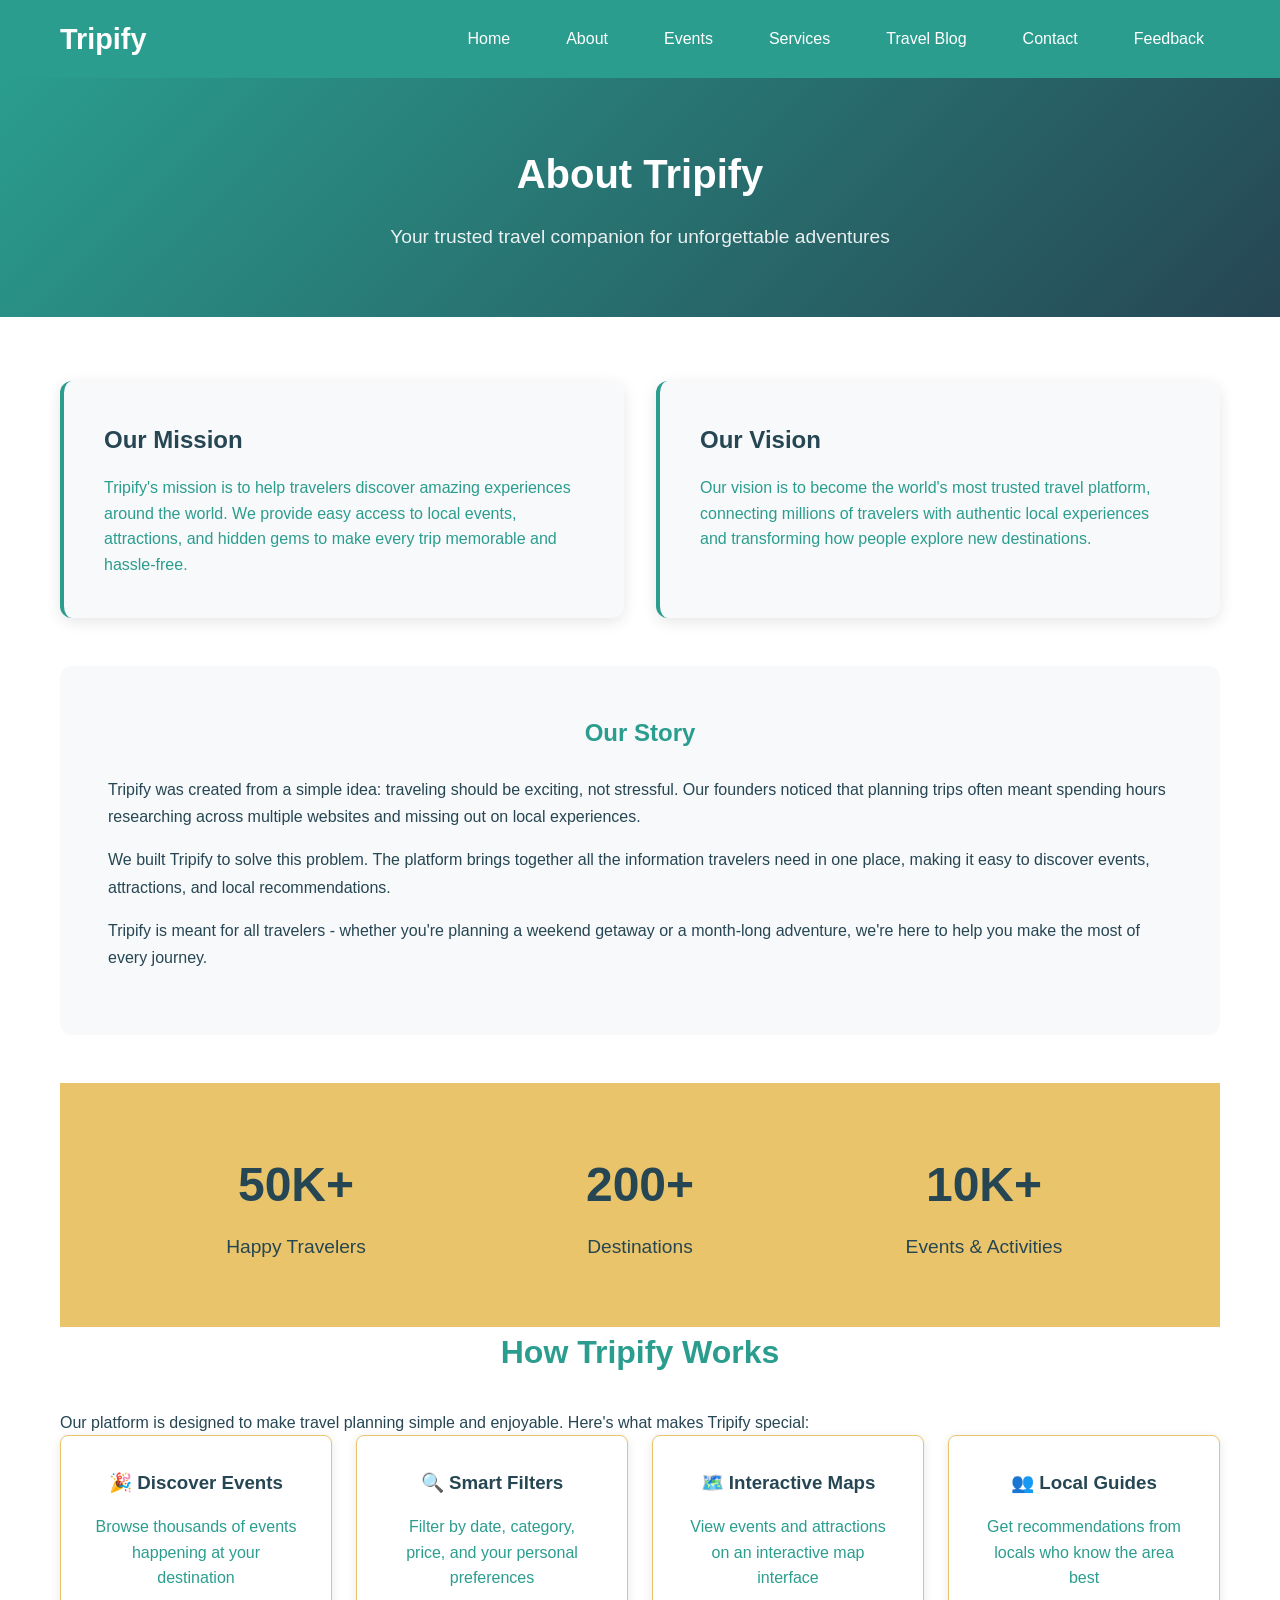
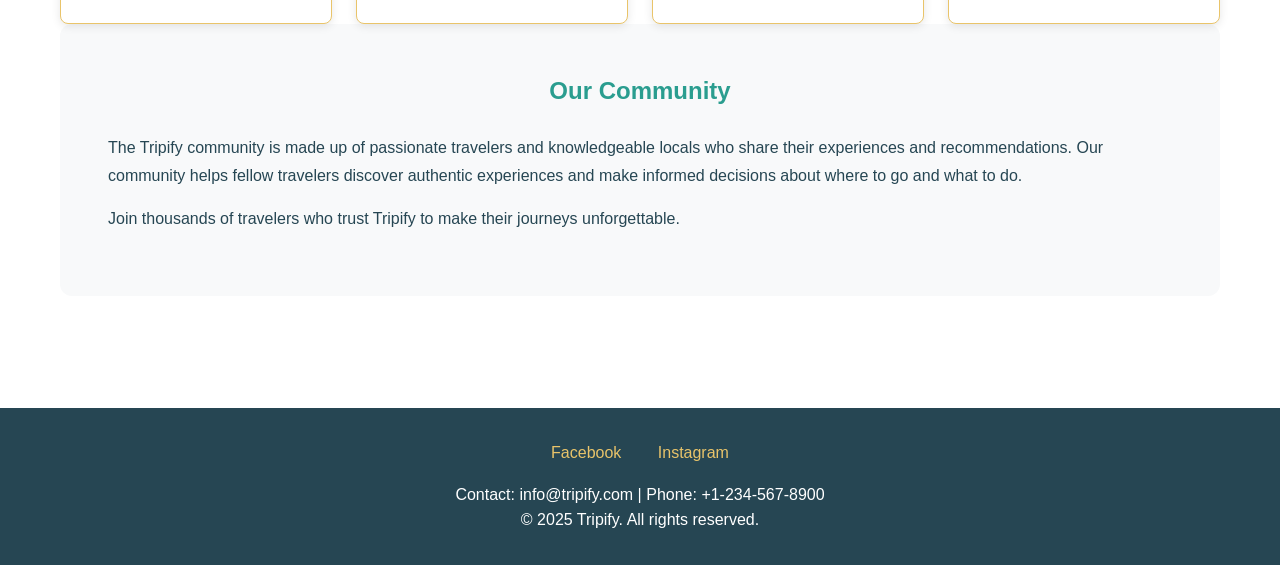
==== about.html @ ae01d20e "Tripify website: HTML, CSS, JavaScript files" ====
<!DOCTYPE html>
<html lang="en">
<head>
    <meta charset="UTF-8">
    <meta name="viewport" content="width=device-width, initial-scale=1.0">
    <title>About Tripify - Our Story & Mission</title>
    <link rel="stylesheet" href="styles.css">
</head>

<body>
    <header>
        <nav class="Navbar">
            <div class="nav-cont">
                <div class="nav-logo">
                    <h2>Tripify</h2>
                </div>
                <div class="nav-menu">
                    <a href="index.html" class="nav-link">Home</a>
                    <a href="about.html" class="nav-link">About</a>
                    <a href="products.html" class="nav-link">Events</a>
                    <a href="services.html" class="nav-link">Services</a>
                    <a href="blog.html" class="nav-link">Travel Blog</a>
                    <a href="contact.html" class="nav-link">Contact</a>
                    <a href="feedback.html" class="nav-link">Feedback</a>
                </div>
            </div>
        </nav>
    </header>

    <!-- About Hero Section -->
    <section class="page-hero">
        <div class="page-hero-content">
            <h1>About Tripify</h1>
            <p>Your trusted travel companion for unforgettable adventures</p>
        </div>
    </section>

    <!-- Mission & Vision -->
    <section class="about-content">
        <div class="about-container">
            <div class="about-grid">
                <div class="about-card">
                    <h2>Our Mission</h2>
                    <p>Tripify's mission is to help travelers discover amazing experiences around the world. We provide easy access to local events, attractions, and hidden gems to make every trip memorable and hassle-free.</p>
                </div>
                
                <div class="about-card">
                    <h2>Our Vision</h2>
                    <p>Our vision is to become the world's most trusted travel platform, connecting millions of travelers with authentic local experiences and transforming how people explore new destinations.</p>
                </div>
            </div>

            <!-- Our Story -->
            <div class="story-section">
                <h2>Our Story</h2>
                <p>Tripify was created from a simple idea: traveling should be exciting, not stressful. Our founders noticed that planning trips often meant spending hours researching across multiple websites and missing out on local experiences.</p>
                <p>We built Tripify to solve this problem. The platform brings together all the information travelers need in one place, making it easy to discover events, attractions, and local recommendations.</p>
                <p>Tripify is meant for all travelers - whether you're planning a weekend getaway or a month-long adventure, we're here to help you make the most of every journey.</p>
            </div>

            <!-- Stats Section -->
            <div class="stats-section">
                <div class="stats-grid">
                    <div class="stat-box">
                        <h3>50K+</h3>
                        <p>Happy Travelers</p>
                    </div>
                    <div class="stat-box">
                        <h3>200+</h3>
                        <p>Destinations</p>
                    </div>
                    <div class="stat-box">
                        <h3>10K+</h3>
                        <p>Events & Activities</p>
                    </div>
                </div>
            </div>

            <!-- Features -->
            <div class="features-section">
                <h2>How Tripify Works</h2>
                <p class="section-text">Our platform is designed to make travel planning simple and enjoyable. Here's what makes Tripify special:</p>
                <div class="features-grid">
                    <div class="feature-item">
                        <h3>🎉 Discover Events</h3>
                        <p>Browse thousands of events happening at your destination</p>
                    </div>
                    <div class="feature-item">
                        <h3>🔍 Smart Filters</h3>
                        <p>Filter by date, category, price, and your personal preferences</p>
                    </div>
                    <div class="feature-item">
                        <h3>🗺️ Interactive Maps</h3>
                        <p>View events and attractions on an interactive map interface</p>
                    </div>
                    <div class="feature-item">
                        <h3>👥 Local Guides</h3>
                        <p>Get recommendations from locals who know the area best</p>
                    </div>
                </div>
            </div>

            <!-- Community Section -->
            <div class="story-section">
                <h2>Our Community</h2>
                <p>The Tripify community is made up of passionate travelers and knowledgeable locals who share their experiences and recommendations. Our community helps fellow travelers discover authentic experiences and make informed decisions about where to go and what to do.</p>
                <p>Join thousands of travelers who trust Tripify to make their journeys unforgettable.</p>
            </div>
        </div>
    </section>

    <footer class="footer">
        <div class="footer-container">
            <div class="social-links">
                <a href="https://www.facebook.com/profile.php?id=61583804927077" target="_blank">Facebook</a>
                <a href="https://www.instagram.com/tripify05?igsh=MTJ5YnJuNHdxeTVwbw==" target="_blank">Instagram</a>
            </div>
            <p>Contact: info@tripify.com | Phone: +1-234-567-8900</p>
            <p>&copy; 2025 Tripify. All rights reserved.</p>
        </div>
    </footer>

    <script src="script.js"></script>
</body>
</html>
---- styles.css ----
/* ===== TRIPFI OFFICIAL STYLES ===== */
* {
    margin: 0;
    padding: 0;
    box-sizing: border-box;
}

body {
    font-family: Arial, sans-serif;
    line-height: 1.6;
    color: #264653;
    background-color: #F8F9FA;
}

/* ===== NAVIGATION BAR ===== */
.Navbar {
    background-color: #2A9D8F;
    padding: 1rem 0;
    box-shadow: 0 2px 10px rgba(0,0,0,0.1);
}

.nav-cont {
    display: flex;
    justify-content: space-between;
    align-items: center;
    max-width: 1200px;
    margin: 0 auto;
    padding: 0 20px;
}

.nav-logo h2 {
    color: white;
    font-size: 1.8rem;
    font-weight: bold;
}

.nav-menu {
    display: flex;
    gap: 1.5rem;
}

.nav-link {
    color: white;
    text-decoration: none;
    padding: 0.5rem 1rem;
    border-radius: 4px;
    transition: all 0.3s ease;
}

.nav-link:hover {
    background-color: #E9C46A;
    color: #264653;
}

/* ===== HERO SECTION WITH BACKGROUND IMAGE ===== */
.Hero {
    background: linear-gradient(rgba(0, 0, 0, 0.5), rgba(0, 0, 0, 0.5)), 
                url('background.jpg') center/cover no-repeat;
    color: white;
    padding: 5rem 0;
    text-align: center;
    position: relative;
    min-height: 70vh;
    display: flex;
    align-items: center;
    justify-content: center;
}

.hero-content {
    position: relative;
    z-index: 2;
    max-width: 800px;
    padding: 0 20px;
}

.hero-content h1 {
    font-size: 3rem;
    margin-bottom: 1.5rem;
    font-weight: bold;
    text-shadow: 2px 2px 4px rgba(0, 0, 0, 0.7);
}

.hero-content p {
    font-size: 1.2rem;
    margin-bottom: 2rem;
    opacity: 0.9;
    text-shadow: 1px 1px 2px rgba(0, 0, 0, 0.7);
}

/* ===== SEARCH BAR ===== */
.search-bar {
    display: flex;
    justify-content: center;
    margin: 2rem 0;
    max-width: 600px;
    margin-left: auto;
    margin-right: auto;
}

.search-bar input {
    padding: 12px 15px;
    font-size: 1rem;
    border: 2px solid #E9C46A;
    border-radius: 8px 0 0 8px;
    width: 70%;
    outline: none;
}

.search-bar button {
    padding: 12px 25px;
    background-color: #E9C46A;
    color: #264653;
    border: none;
    border-radius: 0 8px 8px 0;
    cursor: pointer;
    font-weight: bold;
    transition: background-color 0.3s ease;
}

.search-bar button:hover {
    background-color: #f4a261;
}

#searchMessage {
    text-align: center;
    margin-top: 1rem;
    color: #2A9D8F;
    font-weight: bold;
}

/* ===== SLIDER STYLES ===== */
.slider-section {
    padding: 3rem 0;
    background-color: #FFFFFF;
}

.slider-container {
    max-width: 1200px;
    margin: 0 auto;
    padding: 0 20px;
    position: relative;
}

.slider-container h2 {
    text-align: center;
    color: #2A9D8F;
    margin-bottom: 2rem;
    font-size: 2.5rem;
}

.slider {
    position: relative;
    height: 500px;
    overflow: hidden;
    border-radius: 15px;
    box-shadow: 0 8px 25px rgba(0,0,0,0.15);
}

.slide {
    position: absolute;
    top: 0;
    left: 0;
    width: 100%;
    height: 100%;
    display: none;
}

.slide.active {
    display: block;
}

.slide img {
    width: 100%;
    height: 100%;
    object-fit: cover;
    display: block;
}

.slide-text {
    position: absolute;
    bottom: 0;
    left: 0;
    right: 0;
    background: linear-gradient(transparent, rgba(0,0,0,0.7));
    color: white;
    padding: 2rem;
    font-size: 1.5rem;
    font-weight: bold;
}

.slider-btn {
    position: absolute;
    top: 50%;
    transform: translateY(-50%);
    background-color: rgba(255,255,255,0.9);
    border: none;
    padding: 15px 20px;
    font-size: 1.5rem;
    cursor: pointer;
    border-radius: 50%;
    transition: all 0.3s ease;
    z-index: 100;
    color: #264653;
    font-weight: bold;
}

.slider-btn:hover {
    background-color: white;
    transform: translateY(-50%) scale(1.1);
    box-shadow: 0 4px 12px rgba(0,0,0,0.3);
}

.prev {
    left: 20px;
}

.next {
    right: 20px;
}

.slider-dots {
    text-align: center;
    margin-top: 1.5rem;
    z-index: 10;
    position: relative;
}

.dot {
    display: inline-block;
    width: 14px;
    height: 14px;
    margin: 0 8px;
    background-color: #bbb;
    border-radius: 50%;
    cursor: pointer;
    transition: all 0.3s ease;
    border: 2px solid transparent;
}

.dot.active {
    background-color: #2A9D8F;
    transform: scale(1.2);
}

.dot:hover {
    background-color: #E9C46A;
    border-color: #264653;
}
/* ===== FEATURED EVENTS SECTION ===== */
.featured-section {
    padding: 4rem 0;
    background-color: #FFFFFF;
}

.featured-container {
    max-width: 1200px;
    margin: 0 auto;
    padding: 0 20px;
}

.featured-section h2 {
    text-align: center;
    color: #2A9D8F;
    margin-bottom: 3rem;
    font-size: 2.5rem;
    font-weight: bold;
}

.Featured-events {
    display: grid;
    grid-template-columns: repeat(auto-fit, minmax(350px, 1fr));
    gap: 2rem;
}

.Featured-event-card {
    background-color: #F8F9FA;
    border: 3px solid #E9C46A;
    border-radius: 12px;
    padding: 0;
    text-align: left;
    transition: all 0.3s ease;
    box-shadow: 0 4px 15px rgba(0,0,0,0.1);
    overflow: hidden;
}

.Featured-event-card img {
    width: 100%;
    height: 200px;
    object-fit: cover;
}

.Featured-event-card h3 {
    color: #264653;
    margin: 1.5rem 1.5rem 0.5rem;
    font-size: 1.3rem;
}

.Featured-event-card p {
    color: #264653;
    margin: 0.5rem 1.5rem;
    font-size: 1rem;
    line-height: 1.5;
}

.event-price {
    display: block;
    margin: 1rem 1.5rem 1.5rem;
    color: #2A9D8F;
    font-size: 1.2rem;
    font-weight: bold;
}

.Featured-event-card:hover {
    transform: translateY(-8px);
    box-shadow: 0 12px 30px rgba(0,0,0,0.15);
    border-color: #2A9D8F;
}

/* ===== ADDITIONAL INFO SECTIONS ===== */
.Additional-info-sections {
    padding: 4rem 0;
    background-color: #F8F9FA;
    border-top: 3px solid #E9C46A;
    border-bottom: 3px solid #E9C46A;
}

.Additional-container {
    max-width: 1200px;
    margin: 0 auto;
    padding: 0 20px;
}

.Additional-grid {
    display: grid;
    grid-template-columns: repeat(auto-fit, minmax(300px, 1fr));
    gap: 2.5rem;
}

.Additional-card {
    background: linear-gradient(135deg, #FFFFFF, #F8F9FA);
    border: 2px solid #2A9D8F;
    border-radius: 15px;
    padding: 2.5rem;
    text-align: center;
    transition: all 0.4s ease;
    box-shadow: 0 5px 20px rgba(42, 157, 143, 0.1);
    position: relative;
    overflow: hidden;
}

.Additional-card::before {
    content: '';
    position: absolute;
    top: 0;
    left: -100%;
    width: 100%;
    height: 4px;
    background: linear-gradient(90deg, #2A9D8F, #E9C46A);
    transition: left 0.4s ease;
}

.Additional-card h3 {
    color: #264653;
    margin-bottom: 1.2rem;
    font-size: 1.4rem;
    font-weight: bold;
    position: relative;
    z-index: 1;
}

.Additional-card p {
    color: #2A9D8F;
    margin-bottom: 0;
    font-size: 1.1rem;
    line-height: 1.6;
    font-weight: 500;
    position: relative;
    z-index: 1;
}

.Additional-card:hover {
    transform: translateY(-10px) scale(1.02);
    box-shadow: 0 15px 35px rgba(42, 157, 143, 0.2);
    border-color: #E9C46A;
    background: linear-gradient(135deg, #FFFFFF, #E9C46A);
}

.Additional-card:hover::before {
    left: 0;
}

.Additional-card:hover h3 {
    color: #2A9D8F;
}

.Additional-card:hover p {
    color: #264653;
    font-weight: 600;
}

/* ===== EXTERNAL LINK SECTION ===== */
.external-link-section {
    background-color: #264653;
    color: white;
    padding: 2rem 0;
    text-align: center;
}

.external-container {
    max-width: 1200px;
    margin: 0 auto;
    padding: 0 20px;
}

.external-link-section a {
    color: #E9C46A;
    text-decoration: none;
    font-weight: bold;
}

.external-link-section a:hover {
    text-decoration: underline;
}

/* ===== FOOTER ===== */
.footer {
    background-color: #264653;
    color: white;
    padding: 2rem 0;
    text-align: center;
}

.footer-container {
    max-width: 1200px;
    margin: 0 auto;
    padding: 0 20px;
}

.social-links {
    margin-bottom: 1rem;
}

.social-links a {
    color: #E9C46A;
    text-decoration: none;
    margin: 0 1rem;
    transition: color 0.3s ease;
}

.social-links a:hover {
    color: white;
    text-decoration: underline;
}

/* ===== PRODUCTS/EVENTS PAGE STYLES ===== */

/* Events Hero Section */
.events-hero {
    background: linear-gradient(135deg, #2A9D8F, #264653);
    color: white;
    padding: 4rem 0;
    text-align: center;
}

.events-hero-content h1 {
    font-size: 2.5rem;
    margin-bottom: 1rem;
}

.events-hero-content p {
    font-size: 1.2rem;
    opacity: 0.9;
    max-width: 600px;
    margin: 0 auto;
}

/* Event Categories Section */
.event-categories {
    padding: 3rem 0;
    background-color: #F8F9FA;
}

.categories-container {
    max-width: 1200px;
    margin: 0 auto;
    padding: 0 20px;
    text-align: center;
}

.categories-container h2 {
    color: #2A9D8F;
    margin-bottom: 2rem;
    font-size: 2.2rem;
}

.categories-list {
    list-style: none;
    display: grid;
    grid-template-columns: repeat(auto-fit, minmax(250px, 1fr));
    gap: 1rem;
    max-width: 800px;
    margin: 0 auto;
}

.categories-list li {
    background: white;
    padding: 1rem 1.5rem;
    border-radius: 8px;
    border-left: 4px solid #E9C46A;
    box-shadow: 0 2px 8px rgba(0,0,0,0.1);
    transition: transform 0.3s ease;
    font-weight: 500;
}

.categories-list li:hover {
    transform: translateY(-3px);
    border-left-color: #2A9D8F;
}

/* Events Grid Section */
.events-section {
    padding: 4rem 0;
    background-color: white;
}

.events-container {
    max-width: 1200px;
    margin: 0 auto;
    padding: 0 20px;
}

.events-container h2 {
    text-align: center;
    color: #2A9D8F;
    margin-bottom: 3rem;
    font-size: 2.2rem;
}

.events-grid {
    display: grid;
    grid-template-columns: repeat(auto-fit, minmax(300px, 1fr));
    gap: 2.5rem;
}

.event-card {
    background: white;
    border-radius: 12px;
    overflow: hidden;
    box-shadow: 0 5px 20px rgba(0,0,0,0.1);
    transition: transform 0.3s ease, box-shadow 0.3s ease;
    border: 2px solid #F8F9FA;
}

.event-card:hover {
    transform: translateY(-8px);
    box-shadow: 0 12px 30px rgba(0,0,0,0.15);
    border-color: #E9C46A;
}

.event-card img {
    width: 100%;
    height: 200px;
    object-fit: cover;
}

.event-info {
    padding: 1.5rem;
}

.event-info h3 {
    color: #264653;
    margin-bottom: 0.5rem;
    font-size: 1.3rem;
}

.event-desc {
    color: #2A9D8F;
    margin-bottom: 1rem;
    font-weight: 500;
}

.event-features {
    list-style: none;
    margin-bottom: 1.5rem;
}

.event-features li {
    padding: 0.3rem 0;
    color: #264653;
    position: relative;
    padding-left: 1.5rem;
}

.event-features li:before {
    content: "✓";
    color: #2A9D8F;
    font-weight: bold;
    position: absolute;
    left: 0;
}

.event-details {
    display: flex;
    justify-content: space-between;
    align-items: center;
    margin-top: 1rem;
}

.price {
    color: #2A9D8F;
    font-size: 1.4rem;
    font-weight: bold;
}

.duration {
    color: #264653;
    font-weight: 500;
}

.book-btn {
    background-color: #E9C46A;
    color: #264653;
    border: none;
    padding: 0.7rem 1.2rem;
    border-radius: 6px;
    cursor: pointer;
    font-weight: bold;
    transition: background-color 0.3s ease;
}

.book-btn:hover {
    background-color: #f4a261;
}

/* Event Schedule Table */
.schedule-section {
    padding: 4rem 0;
    background-color: #F8F9FA;
}

.schedule-container {
    max-width: 1200px;
    margin: 0 auto;
    padding: 0 20px;
}

.schedule-container h2 {
    text-align: center;
    color: #2A9D8F;
    margin-bottom: 2rem;
    font-size: 2.2rem;
}

.event-schedule-table {
    width: 100%;
    border-collapse: collapse;
    background: white;
    border-radius: 10px;
    overflow: hidden;
    box-shadow: 0 5px 15px rgba(0,0,0,0.1);
}

.event-schedule-table th {
    background-color: #2A9D8F;
    color: white;
    padding: 1.2rem;
    text-align: left;
    font-weight: bold;
}

.event-schedule-table td {
    padding: 1rem 1.2rem;
    border-bottom: 1px solid #F8F9FA;
    color: #264653;
}

.event-schedule-table tr:nth-child(even) {
    background-color: #f8f9fa;
}

.event-schedule-table tr:hover {
    background-color: #e9f7f5;
}

/* Destinations Section */
.destinations-section {
    padding: 4rem 0;
    background-color: white;
}

.destinations-container {
    max-width: 1200px;
    margin: 0 auto;
    padding: 0 20px;
    text-align: center;
}

.destinations-container h2 {
    color: #2A9D8F;
    margin-bottom: 2rem;
    font-size: 2.2rem;
}

.destinations-list {
    display: inline-block;
    text-align: left;
    max-width: 600px;
}

.destinations-list li {
    background: #F8F9FA;
    margin: 0.8rem 0;
    padding: 1rem 1.5rem;
    border-radius: 8px;
    border-left: 4px solid #E9C46A;
    font-weight: 500;
    color: #264653;
    transition: transform 0.3s ease;
}

.destinations-list li:hover {
    transform: translateX(10px);
    border-left-color: #2A9D8F;
}

/* Responsive Design */
@media (max-width: 768px) {
    .events-hero-content h1 {
        font-size: 2rem;
    }
    
    .events-grid {
        grid-template-columns: 1fr;
        gap: 2rem;
    }
    
    .event-details {
        flex-direction: column;
        gap: 1rem;
        align-items: flex-start;
    }
    
    .event-schedule-table {
        display: block;
        overflow-x: auto;
    }
    
    .categories-list {
        grid-template-columns: 1fr;
    }
    
    .hero-content h1 {
        font-size: 2rem;
    }
    
    .Featured-events {
        grid-template-columns: 1fr;
    }
    
    .Additional-grid {
        grid-template-columns: 1fr;
    }
    
    .cta-button-sec {
        margin-left: 0;
        margin-top: 1rem;
    }
}
/* ===== PAGE HERO SECTIONS ===== */
.page-hero {
    background: linear-gradient(135deg, #2A9D8F, #264653);
    color: white;
    padding: 4rem 0;
    text-align: center;
}

.page-hero-content h1 {
    font-size: 2.5rem;
    margin-bottom: 1rem;
}

.page-hero-content p {
    font-size: 1.2rem;
    opacity: 0.9;
}

/* ===== ABOUT PAGE STYLES ===== */
.about-content {
    padding: 4rem 0;
    background-color: white;
}

.about-container {
    max-width: 1200px;
    margin: 0 auto;
    padding: 0 20px;
}/* ===== TRIPIFY OFFICIAL STYLES - INTEGRATED ===== */
* {
    margin: 0;
    padding: 0;
    box-sizing: border-box;
}

body {
    font-family: Arial, sans-serif;
    line-height: 1.6;
    color: #264653;
    background-color: #F8F9FA;
}

/* ===== NAVIGATION BAR ===== */
.Navbar {
    background-color: #2A9D8F;
    padding: 1rem 0;
    box-shadow: 0 2px 10px rgba(0,0,0,0.1);
}

.nav-cont {
    display: flex;
    justify-content: space-between;
    align-items: center;
    max-width: 1200px;
    margin: 0 auto;
    padding: 0 20px;
}

.nav-logo h2 {
    color: white;
    font-size: 1.8rem;
    font-weight: bold;
}

.nav-menu {
    display: flex;
    gap: 1.5rem;
}

.nav-link {
    color: white;
    text-decoration: none;
    padding: 0.5rem 1rem;
    border-radius: 4px;
    transition: all 0.3s ease;
}

.nav-link:hover {
    background-color: #E9C46A;
    color: #264653;
}

/* ===== HERO SECTION ===== */
.Hero {
    background: linear-gradient(rgba(0, 0, 0, 0.5), rgba(0, 0, 0, 0.5)), 
                url('background.jpg') center/cover no-repeat;
    color: white;
    padding: 5rem 0;
    text-align: center;
    position: relative;
    min-height: 70vh;
    display: flex;
    align-items: center;
    justify-content: center;
}

.hero-content h1 {
    font-size: 3rem;
    margin-bottom: 1.5rem;
    font-weight: bold;
    text-shadow: 2px 2px 4px rgba(0, 0, 0, 0.7);
}

.hero-content p {
    font-size: 1.2rem;
    margin-bottom: 2rem;
    opacity: 0.9;
    text-shadow: 1px 1px 2px rgba(0, 0, 0, 0.7);
}

/* ===== SEARCH BAR ===== */
.search-bar {
    display: flex;
    justify-content: center;
    margin: 2rem 0;
    max-width: 600px;
    margin-left: auto;
    margin-right: auto;
}

.search-bar input {
    padding: 12px 15px;
    font-size: 1rem;
    border: 2px solid #E9C46A;
    border-radius: 8px 0 0 8px;
    width: 70%;
    outline: none;
}

.search-bar button {
    padding: 12px 25px;
    background-color: #E9C46A;
    color: #264653;
    border: none;
    border-radius: 0 8px 8px 0;
    cursor: pointer;
    font-weight: bold;
    transition: background-color 0.3s ease;
}

.search-bar button:hover {
    background-color: #f4a261;
}

#searchMessage {
    text-align: center;
    margin-top: 1rem;
    color: #2A9D8F;
    font-weight: bold;
}

/* ===== POPULAR EXPERIENCES - STATIC IMAGE ===== */
.popular-experiences {
    padding: 3rem 0;
    background-color: #FFFFFF;
}

.experiences-container {
    max-width: 1200px;
    margin: 0 auto;
    padding: 0 20px;
}

.experiences-container h2 {
    text-align: center;
    color: #2A9D8F;
    margin-bottom: 2rem;
    font-size: 2.5rem;
}

.static-experience {
    background: white;
    border-radius: 15px;
    overflow: hidden;
    box-shadow: 0 8px 25px rgba(0,0,0,0.15);
    transition: transform 0.3s ease;
}

.static-experience:hover {
    transform: translateY(-5px);
}

.static-experience img {
    width: 100%;
    height: 400px;
    object-fit: cover;
    display: block;
}

.experience-text {
    padding: 2rem;
    text-align: center;
}

.experience-text h3 {
    color: #264653;
    margin-bottom: 1rem;
    font-size: 1.5rem;
}

.experience-text p {
    color: #2A9D8F;
    font-size: 1.1rem;
    line-height: 1.6;
}

/* ===== FEATURED EVENTS SECTION ===== */
.featured-section {
    padding: 4rem 0;
    background-color: #FFFFFF;
}

.featured-container {
    max-width: 1200px;
    margin: 0 auto;
    padding: 0 20px;
}

.featured-section h2 {
    text-align: center;
    color: #2A9D8F;
    margin-bottom: 3rem;
    font-size: 2.5rem;
    font-weight: bold;
}

.Featured-events {
    display: grid;
    grid-template-columns: repeat(auto-fit, minmax(350px, 1fr));
    gap: 2rem;
}

.Featured-event-card {
    background-color: #F8F9FA;
    border: 3px solid #E9C46A;
    border-radius: 12px;
    padding: 0;
    text-align: left;
    transition: all 0.3s ease;
    box-shadow: 0 4px 15px rgba(0,0,0,0.1);
    overflow: hidden;
}

.Featured-event-card img {
    width: 100%;
    height: 200px;
    object-fit: cover;
}

.Featured-event-card h3 {
    color: #264653;
    margin: 1.5rem 1.5rem 0.5rem;
    font-size: 1.3rem;
}

.Featured-event-card p {
    color: #264653;
    margin: 0.5rem 1.5rem;
    font-size: 1rem;
    line-height: 1.5;
}

.event-price {
    display: block;
    margin: 1rem 1.5rem 1.5rem;
    color: #2A9D8F;
    font-size: 1.2rem;
    font-weight: bold;
}

.Featured-event-card:hover {
    transform: translateY(-8px);
    box-shadow: 0 12px 30px rgba(0,0,0,0.15);
    border-color: #2A9D8F;
}

/* ===== ADDITIONAL INFO SECTIONS ===== */
.Additional-info-sections {
    padding: 4rem 0;
    background-color: #F8F9FA;
    border-top: 3px solid #E9C46A;
    border-bottom: 3px solid #E9C46A;
}

.Additional-container {
    max-width: 1200px;
    margin: 0 auto;
    padding: 0 20px;
}

.Additional-grid {
    display: grid;
    grid-template-columns: repeat(auto-fit, minmax(300px, 1fr));
    gap: 2.5rem;
}

.Additional-card {
    background: linear-gradient(135deg, #FFFFFF, #F8F9FA);
    border: 2px solid #2A9D8F;
    border-radius: 15px;
    padding: 2.5rem;
    text-align: center;
    transition: all 0.4s ease;
    box-shadow: 0 5px 20px rgba(42, 157, 143, 0.1);
    position: relative;
    overflow: hidden;
}

.Additional-card::before {
    content: '';
    position: absolute;
    top: 0;
    left: -100%;
    width: 100%;
    height: 4px;
    background: linear-gradient(90deg, #2A9D8F, #E9C46A);
    transition: left 0.4s ease;
}

.Additional-card h3 {
    color: #264653;
    margin-bottom: 1.2rem;
    font-size: 1.4rem;
    font-weight: bold;
    position: relative;
    z-index: 1;
}

.Additional-card p {
    color: #2A9D8F;
    margin-bottom: 0;
    font-size: 1.1rem;
    line-height: 1.6;
    font-weight: 500;
    position: relative;
    z-index: 1;
}

.Additional-card:hover {
    transform: translateY(-10px) scale(1.02);
    box-shadow: 0 15px 35px rgba(42, 157, 143, 0.2);
    border-color: #E9C46A;
    background: linear-gradient(135deg, #FFFFFF, #E9C46A);
}

.Additional-card:hover::before {
    left: 0;
}

.Additional-card:hover h3 {
    color: #2A9D8F;
}

.Additional-card:hover p {
    color: #264653;
    font-weight: 600;
}

/* ===== EXTERNAL LINK SECTION ===== */
.external-link-section {
    background-color: #264653;
    color: white;
    padding: 2rem 0;
    text-align: center;
}

.external-container {
    max-width: 1200px;
    margin: 0 auto;
    padding: 0 20px;
}

.external-link-section a {
    color: #E9C46A;
    text-decoration: none;
    font-weight: bold;
}

.external-link-section a:hover {
    text-decoration: underline;
}

/* ===== FOOTER ===== */
.footer {
    background-color: #264653;
    color: white;
    padding: 2rem 0;
    text-align: center;
}

.footer-container {
    max-width: 1200px;
    margin: 0 auto;
    padding: 0 20px;
}

.social-links {
    margin-bottom: 1rem;
}

.social-links a {
    color: #E9C46A;
    text-decoration: none;
    margin: 0 1rem;
    transition: color 0.3s ease;
}

.social-links a:hover {
    color: white;
    text-decoration: underline;
}

/* Secondary CTA Button */
.cta-button {
    background-color: #E9C46A;
    color: #264653;
    border: none;
    padding: 15px 35px;
    font-size: 1.2rem;
    border-radius: 8px;
    cursor: pointer;
    font-weight: bold;
    transition: all 0.3s ease;
}

.cta-button:hover {
    background-color: #f4a261;
    transform: translateY(-3px);
    box-shadow: 0 5px 15px rgba(0,0,0,0.2);
}

.cta-button-sec {
    background-color: transparent;
    color: white;
    border: 2px solid white;
    padding: 15px 35px;
    font-size: 1.2rem;
    border-radius: 8px;
    cursor: pointer;
    font-weight: bold;
    transition: all 0.3s ease;
    margin-left: 1rem;
}

.cta-button-sec:hover {
    background-color: white;
    color: #264653;
    transform: translateY(-3px);
    box-shadow: 0 5px 15px rgba(0,0,0,0.2);
}

/* ===== PRODUCTS/EVENTS PAGE STYLES ===== */
.events-hero {
    background: linear-gradient(135deg, #2A9D8F, #264653);
    color: white;
    padding: 4rem 0;
    text-align: center;
}

.events-hero-content h1 {
    font-size: 2.5rem;
    margin-bottom: 1rem;
}

.events-hero-content p {
    font-size: 1.2rem;
    opacity: 0.9;
    max-width: 600px;
    margin: 0 auto;
}

.event-categories {
    padding: 3rem 0;
    background-color: #F8F9FA;
}

.categories-container {
    max-width: 1200px;
    margin: 0 auto;
    padding: 0 20px;
    text-align: center;
}

.categories-container h2 {
    color: #2A9D8F;
    margin-bottom: 2rem;
    font-size: 2.2rem;
}

.categories-list {
    list-style: none;
    display: grid;
    grid-template-columns: repeat(auto-fit, minmax(250px, 1fr));
    gap: 1rem;
    max-width: 800px;
    margin: 0 auto;
}

.categories-list li {
    background: white;
    padding: 1rem 1.5rem;
    border-radius: 8px;
    border-left: 4px solid #E9C46A;
    box-shadow: 0 2px 8px rgba(0,0,0,0.1);
    transition: transform 0.3s ease;
    font-weight: 500;
}

.categories-list li:hover {
    transform: translateY(-3px);
    border-left-color: #2A9D8F;
}

.events-section {
    padding: 4rem 0;
    background-color: white;
}

.events-container {
    max-width: 1200px;
    margin: 0 auto;
    padding: 0 20px;
}

.events-container h2 {
    text-align: center;
    color: #2A9D8F;
    margin-bottom: 3rem;
    font-size: 2.2rem;
}

.events-grid {
    display: grid;
    grid-template-columns: repeat(auto-fit, minmax(300px, 1fr));
    gap: 2.5rem;
}

.event-card {
    background: white;
    border-radius: 12px;
    overflow: hidden;
    box-shadow: 0 5px 20px rgba(0,0,0,0.1);
    transition: transform 0.3s ease, box-shadow 0.3s ease;
    border: 2px solid #F8F9FA;
}

.event-card:hover {
    transform: translateY(-8px);
    box-shadow: 0 12px 30px rgba(0,0,0,0.15);
    border-color: #E9C46A;
}

.event-card img {
    width: 100%;
    height: 200px;
    object-fit: cover;
}

.event-info {
    padding: 1.5rem;
}

.event-info h3 {
    color: #264653;
    margin-bottom: 0.5rem;
    font-size: 1.3rem;
}

.event-desc {
    color: #2A9D8F;
    margin-bottom: 1rem;
    font-weight: 500;
}

.event-features {
    list-style: none;
    margin-bottom: 1.5rem;
}

.event-features li {
    padding: 0.3rem 0;
    color: #264653;
    position: relative;
    padding-left: 1.5rem;
}

.event-features li:before {
    content: "✓";
    color: #2A9D8F;
    font-weight: bold;
    position: absolute;
    left: 0;
}

.event-details {
    display: flex;
    justify-content: space-between;
    align-items: center;
    margin-top: 1rem;
}

.price {
    color: #2A9D8F;
    font-size: 1.4rem;
    font-weight: bold;
}

.duration {
    color: #264653;
    font-weight: 500;
}

.book-btn {
    background-color: #E9C46A;
    color: #264653;
    border: none;
    padding: 0.7rem 1.2rem;
    border-radius: 6px;
    cursor: pointer;
    font-weight: bold;
    transition: background-color 0.3s ease;
}

.book-btn:hover {
    background-color: #f4a261;
}

.schedule-section {
    padding: 4rem 0;
    background-color: #F8F9FA;
}

.schedule-container {
    max-width: 1200px;
    margin: 0 auto;
    padding: 0 20px;
}

.schedule-container h2 {
    text-align: center;
    color: #2A9D8F;
    margin-bottom: 2rem;
    font-size: 2.2rem;
}

.event-schedule-table {
    width: 100%;
    border-collapse: collapse;
    background: white;
    border-radius: 10px;
    overflow: hidden;
    box-shadow: 0 5px 15px rgba(0,0,0,0.1);
}

.event-schedule-table th {
    background-color: #2A9D8F;
    color: white;
    padding: 1.2rem;
    text-align: left;
    font-weight: bold;
}

.event-schedule-table td {
    padding: 1rem 1.2rem;
    border-bottom: 1px solid #F8F9FA;
    color: #264653;
}

.event-schedule-table tr:nth-child(even) {
    background-color: #f8f9fa;
}

.event-schedule-table tr:hover {
    background-color: #e9f7f5;
}

.destinations-section {
    padding: 4rem 0;
    background-color: white;
}

.destinations-container {
    max-width: 1200px;
    margin: 0 auto;
    padding: 0 20px;
    text-align: center;
}

.destinations-container h2 {
    color: #2A9D8F;
    margin-bottom: 2rem;
    font-size: 2.2rem;
}

.destinations-list {
    display: inline-block;
    text-align: left;
    max-width: 600px;
}

.destinations-list li {
    background: #F8F9FA;
    margin: 0.8rem 0;
    padding: 1rem 1.5rem;
    border-radius: 8px;
    border-left: 4px solid #E9C46A;
    font-weight: 500;
    color: #264653;
    transition: transform 0.3s ease;
}

.destinations-list li:hover {
    transform: translateX(10px);
    border-left-color: #2A9D8F;
}

/* ===== MEMBER 3: ABOUT PAGE STYLES ===== */
.page-hero {
    background: linear-gradient(135deg, #2A9D8F, #264653);
    color: white;
    padding: 4rem 0;
    text-align: center;
}

.page-hero-content h1 {
    font-size: 2.5rem;
    margin-bottom: 1rem;
}

.page-hero-content p {
    font-size: 1.2rem;
    opacity: 0.9;
}

.about-content {
    padding: 4rem 0;
    background-color: white;
}

.about-container {
    max-width: 1200px;
    margin: 0 auto;
    padding: 0 20px;
}

.about-grid {
    display: grid;
    grid-template-columns: repeat(auto-fit, minmax(300px, 1fr));
    gap: 2rem;
    margin-bottom: 3rem;
}

.about-card {
    background: #F8F9FA;
    padding: 2.5rem;
    border-radius: 12px;
    border-left: 4px solid #2A9D8F;
    box-shadow: 0 4px 15px rgba(0,0,0,0.1);
}

.about-card h2 {
    color: #264653;
    margin-bottom: 1rem;
    font-size: 1.5rem;
}

.about-card p {
    color: #2A9D8F;
    line-height: 1.6;
}

.story-section {
    background: #F8F9FA;
    padding: 3rem;
    border-radius: 12px;
    margin-bottom: 3rem;
}

.story-section h2 {
    color: #2A9D8F;
    margin-bottom: 1.5rem;
    text-align: center;
}

.story-section p {
    color: #264653;
    line-height: 1.7;
    margin-bottom: 1rem;
}

.features-section h2 {
    color: #2A9D8F;
    text-align: center;
    margin-bottom: 2rem;
    font-size: 2rem;
}

.features-grid {
    display: grid;
    grid-template-columns: repeat(auto-fit, minmax(250px, 1fr));
    gap: 1.5rem;
}

.feature-item {
    background: white;
    padding: 2rem;
    border-radius: 8px;
    box-shadow: 0 2px 10px rgba(0,0,0,0.1);
    text-align: center;
    border: 1px solid #E9C46A;
}

.feature-item h3 {
    color: #264653;
    margin-bottom: 1rem;
}

.feature-item p {
    color: #2A9D8F;
}

.stats-section {
    background-color: #E9C46A;
    padding: 4rem 0;
}

.stats-grid {
    display: grid;
    grid-template-columns: repeat(3, 1fr);
    gap: 2rem;
    max-width: 1000px;
    margin: 0 auto;
    text-align: center;
}

.stat-box h3 {
    color: #264653;
    font-size: 3rem;
    margin-bottom: 0.5rem;
}

.stat-box p {
    color: #264653;
    font-size: 1.2rem;
    font-weight: 500;
}

/* ===== MEMBER 3: SERVICES PAGE STYLES ===== */
.services-section {
    padding: 4rem 0;
    background-color: #F8F9FA;
}

.services-container {
    max-width: 1200px;
    margin: 0 auto;
    padding: 0 20px;
}

.services-grid {
    display: grid;
    grid-template-columns: repeat(auto-fit, minmax(350px, 1fr));
    gap: 2rem;
}

.service-card {
    background: white;
    padding: 2.5rem;
    border-radius: 12px;
    box-shadow: 0 5px 20px rgba(0,0,0,0.1);
    text-align: center;
    transition: transform 0.3s ease;
    border: 2px solid transparent;
}

.service-card:hover {
    transform: translateY(-5px);
    border-color: #E9C46A;
}

.service-icon {
    font-size: 3rem;
    margin-bottom: 1rem;
}

.service-card h2 {
    color: #264653;
    margin-bottom: 1rem;
    font-size: 1.3rem;
}

.service-card p {
    color: #2A9D8F;
    margin-bottom: 1.5rem;
    line-height: 1.6;
}

.service-card ul {
    list-style: none;
    text-align: left;
}

.service-card li {
    padding: 0.3rem 0;
    color: #264653;
    position: relative;
    padding-left: 1.5rem;
}

.service-card li:before {
    content: "✓";
    color: #2A9D8F;
    font-weight: bold;
    position: absolute;
    left: 0;
}

.benefits-section {
    padding: 4rem 0;
    background: white;
}

.benefits-container {
    max-width: 1200px;
    margin: 0 auto;
    padding: 0 20px;
    text-align: center;
}

.benefits-container h2 {
    color: #2A9D8F;
    margin-bottom: 2rem;
    font-size: 2.2rem;
}

.benefits-grid {
    display: grid;
    grid-template-columns: repeat(auto-fit, minmax(300px, 1fr));
    gap: 2rem;
}

.benefit-item {
    background: #F8F9FA;
    padding: 2rem;
    border-radius: 10px;
    box-shadow: 0 3px 10px rgba(0,0,0,0.1);
    transition: transform 0.3s ease;
    text-align: left;
}

.benefit-item:hover {
    transform: translateX(10px);
    box-shadow: 0 5px 20px rgba(0,0,0,0.15);
}

.benefit-item h3 {
    color: #2A9D8F;
    font-size: 1.3rem;
    margin-bottom: 1rem;
}

.benefit-item p {
    color: #264653;
    line-height: 1.6;
}

.cta-section {
    background: linear-gradient(135deg, #264653, #2A9D8F);
    color: white;
    text-align: center;
    padding: 4rem 0;
}

.cta-section h2 {
    font-size: 2.2rem;
    margin-bottom: 1rem;
}

.cta-section p {
    font-size: 1.2rem;
    margin-bottom: 2rem;
    opacity: 0.9;
}

.cta-button-large {
    background-color: #E9C46A;
    color: #264653;
    padding: 1rem 2.5rem;
    font-size: 1.2rem;
    font-weight: bold;
    border: none;
    border-radius: 8px;
    cursor: pointer;
    transition: all 0.3s ease;
    text-decoration: none;
    display: inline-block;
}

.cta-button-large:hover {
    background-color: #f4a261;
    transform: scale(1.05);
}

/* ===== RESPONSIVE DESIGN ===== */
@media (max-width: 768px) {
    .nav-menu {
        flex-direction: column;
        gap: 0.5rem;
    }
    
    .hero-content h1 {
        font-size: 2rem;
    }
    
    .Featured-events {
        grid-template-columns: 1fr;
    }
    
    .Additional-grid {
        grid-template-columns: 1fr;
    }
    
    .cta-button-sec {
        margin-left: 0;
        margin-top: 1rem;
    }
    
    .events-grid {
        grid-template-columns: 1fr;
    }
    
    .event-details {
        flex-direction: column;
        gap: 1rem;
        align-items: flex-start;
    }
    
    .event-schedule-table {
        display: block;
        overflow-x: auto;
    }
    
    .categories-list {
        grid-template-columns: 1fr;
    }
    
    .stats-grid {
        grid-template-columns: 1fr;
        gap: 2rem;
    }
    
    .services-grid {
        grid-template-columns: 1fr;
    }
    
    .benefits-grid {
        grid-template-columns: 1fr;
    }
    
    .features-grid {
        grid-template-columns: 1fr;
    }
    
    .about-grid {
        grid-template-columns: 1fr;
    }
}
/* ===== MEMBER 4: CONTACT PAGE STYLES ===== */
.contact-section {
    padding: 4rem 0;
    background-color: #F8F9FA;
}

.contact-container {
    max-width: 1200px;
    margin: 0 auto;
    padding: 0 20px;
}

.contact-grid {
    display: grid;
    grid-template-columns: 1fr 1fr;
    gap: 3rem;
    align-items: start;
}

.contact-info {
    background: white;
    padding: 2.5rem;
    border-radius: 12px;
    box-shadow: 0 5px 20px rgba(0,0,0,0.1);
}

.contact-info h2 {
    color: #2A9D8F;
    margin-bottom: 2rem;
    font-size: 2rem;
    text-align: center;
}

.contact-details {
    margin-bottom: 2rem;
}

.contact-item {
    display: flex;
    align-items: flex-start;
    gap: 1.5rem;
    margin-bottom: 2rem;
    padding: 1.5rem;
    background: #F8F9FA;
    border-radius: 10px;
    border-left: 4px solid #2A9D8F;
    transition: transform 0.3s ease;
}

.contact-item:hover {
    transform: translateX(5px);
    border-left-color: #E9C46A;
}

.contact-icon {
    font-size: 1.8rem;
    margin-top: 0.3rem;
    flex-shrink: 0;
}

.contact-item-content h3 {
    color: #264653;
    margin-bottom: 0.5rem;
    font-size: 1.2rem;
}

.contact-item-content p {
    color: #2A9D8F;
    line-height: 1.6;
    margin: 0;
}

.social-contact {
    background: #F8F9FA;
    padding: 2rem;
    border-radius: 10px;
    text-align: center;
    border: 2px solid #E9C46A;
}

.social-contact h3 {
    color: #264653;
    margin-bottom: 1.5rem;
    font-size: 1.3rem;
}

.social-icons {
    display: flex;
    gap: 1rem;
    justify-content: center;
    flex-wrap: wrap;
}

.social-icon {
    background: #2A9D8F;
    color: white;
    padding: 0.8rem 1.2rem;
    border-radius: 6px;
    text-decoration: none;
    transition: all 0.3s ease;
    font-weight: 500;
}

.social-icon:hover {
    background: #248277;
    transform: translateY(-2px);
}

.contact-form-container {
    background: white;
    padding: 2.5rem;
    border-radius: 12px;
    box-shadow: 0 5px 20px rgba(0,0,0,0.1);
    border: 2px solid #E9C46A;
}

.contact-form-container h2 {
    color: #2A9D8F;
    margin-bottom: 2rem;
    font-size: 1.8rem;
    text-align: center;
}

.contact-form .form-row {
    display: grid;
    grid-template-columns: 1fr 1fr;
    gap: 1rem;
}

.contact-form .form-group {
    margin-bottom: 1.5rem;
}

.contact-form .form-group label {
    display: block;
    margin-bottom: 0.5rem;
    color: #264653;
    font-weight: bold;
}

.contact-form .form-group input,
.contact-form .form-group select,
.contact-form .form-group textarea {
    width: 100%;
    padding: 0.8rem 1rem;
    border: 2px solid #E9C46A;
    border-radius: 6px;
    font-size: 1rem;
    transition: all 0.3s ease;
    background: white;
}

.contact-form .form-group input:focus,
.contact-form .form-group select:focus,
.contact-form .form-group textarea:focus {
    outline: none;
    border-color: #2A9D8F;
    box-shadow: 0 0 0 3px rgba(42, 157, 143, 0.1);
}

.contact-form .submit-btn {
    background-color: #2A9D8F;
    color: white;
    border: none;
    padding: 1rem 2rem;
    border-radius: 6px;
    font-size: 1.1rem;
    font-weight: bold;
    cursor: pointer;
    transition: all 0.3s ease;
    width: 100%;
    margin-top: 1rem;
}

.contact-form .submit-btn:hover {
    background-color: #248277;
    transform: translateY(-2px);
}

.map-section {
    padding: 4rem 0;
    background-color: white;
}

.map-container {
    max-width: 1200px;
    margin: 0 auto;
    padding: 0 20px;
    text-align: center;
}

.map-container h2 {
    color: #2A9D8F;
    margin-bottom: 2rem;
    font-size: 2.2rem;
}

.map-placeholder {
    background: linear-gradient(135deg, #F8F9FA, #E9F7F5);
    border: 3px solid #E9C46A;
    border-radius: 12px;
    padding: 4rem 2rem;
    text-align: center;
    min-height: 300px;
    display: flex;
    align-items: center;
    justify-content: center;
}

.map-content h3 {
    color: #264653;
    margin-bottom: 1rem;
    font-size: 1.5rem;
}

.map-content p {
    color: #2A9D8F;
    margin-bottom: 1rem;
    line-height: 1.6;
}

.map-link {
    display: inline-block;
    background: #2A9D8F;
    color: white;
    padding: 0.8rem 1.5rem;
    border-radius: 6px;
    text-decoration: none;
    font-weight: bold;
    transition: background-color 0.3s ease;
    margin-top: 1rem;
}

.map-link:hover {
    background: #248277;
    text-decoration: none;
    color: white;
}

.faq-section {
    padding: 4rem 0;
    background-color: #F8F9FA;
}

.faq-container {
    max-width: 1000px;
    margin: 0 auto;
    padding: 0 20px;
    text-align: center;
}

.faq-container h2 {
    color: #2A9D8F;
    margin-bottom: 3rem;
    font-size: 2.2rem;
}

.faq-grid {
    display: grid;
    grid-template-columns: repeat(auto-fit, minmax(400px, 1fr));
    gap: 2rem;
}

.faq-item {
    background: white;
    padding: 2rem;
    border-radius: 10px;
    box-shadow: 0 3px 15px rgba(0,0,0,0.1);
    text-align: left;
    border-left: 4px solid #2A9D8F;
    transition: transform 0.3s ease;
}

.faq-item:hover {
    transform: translateY(-5px);
    border-left-color: #E9C46A;
}

.faq-item h3 {
    color: #264653;
    margin-bottom: 1rem;
    font-size: 1.2rem;
}

.faq-item p {
    color: #2A9D8F;
    line-height: 1.6;
    margin: 0;
}

/* ===== MEMBER 4: BLOG PAGE STYLES ===== */
.blog-section {
    padding: 4rem 0;
    background-color: #F8F9FA;
}

.blog-container {
    max-width: 1200px;
    margin: 0 auto;
    padding: 0 20px;
}

.blog-container .section-title {
    color: #2A9D8F;
    text-align: center;
    margin-bottom: 3rem;
    font-size: 2.2rem;
}

.blog-grid {
    display: grid;
    grid-template-columns: repeat(auto-fit, minmax(350px, 1fr));
    gap: 2.5rem;
}

.blog-post {
    background: white;
    border-radius: 12px;
    overflow: hidden;
    box-shadow: 0 5px 20px rgba(0,0,0,0.1);
    transition: all 0.3s ease;
    border: 1px solid #F8F9FA;
}

.blog-post:hover {
    transform: translateY(-8px);
    box-shadow: 0 12px 30px rgba(0,0,0,0.15);
    border-color: #E9C46A;
}

.blog-image {
    height: 220px;
    overflow: hidden;
    position: relative;
}

.blog-image img {
    width: 100%;
    height: 100%;
    object-fit: cover;
    transition: transform 0.5s ease;
}

.blog-post:hover .blog-image img {
    transform: scale(1.1);
}

.blog-content {
    padding: 1.8rem;
}

.blog-category {
    display: inline-block;
    background: #E9C46A;
    color: #264653;
    padding: 0.4rem 1rem;
    border-radius: 20px;
    font-size: 0.8rem;
    font-weight: bold;
    margin-bottom: 1rem;
    text-transform: uppercase;
    letter-spacing: 0.5px;
}

.blog-content h3 {
    color: #264653;
    margin-bottom: 1rem;
    font-size: 1.3rem;
    line-height: 1.4;
    min-height: 3.5em;
}

.blog-excerpt {
    color: #2A9D8F;
    margin-bottom: 1.5rem;
    line-height: 1.6;
    min-height: 4.8em;
}

.blog-meta {
    display: flex;
    justify-content: space-between;
    align-items: center;
    margin-bottom: 1.5rem;
    font-size: 0.9rem;
    color: #666;
    border-top: 1px solid #F8F9FA;
    padding-top: 1rem;
}

.blog-date, .blog-read-time {
    display: flex;
    align-items: center;
    gap: 0.3rem;
}

.read-more {
    display: inline-block;
    background: #2A9D8F;
    color: white;
    padding: 0.8rem 1.5rem;
    border-radius: 6px;
    text-decoration: none;
    font-weight: bold;
    transition: all 0.3s ease;
    text-align: center;
    width: 100%;
}

.read-more:hover {
    background: #248277;
    transform: translateY(-2px);
    text-decoration: none;
    color: white;
}

.tips-section {
    padding: 4rem 0;
    background-color: white;
}

.tips-container {
    max-width: 1200px;
    margin: 0 auto;
    padding: 0 20px;
    text-align: center;
}

.tips-container h2 {
    color: #2A9D8F;
    margin-bottom: 3rem;
    font-size: 2.2rem;
}

.tips-grid {
    display: grid;
    grid-template-columns: repeat(auto-fit, minmax(280px, 1fr));
    gap: 2rem;
}

.tip-card {
    background: #F8F9FA;
    padding: 2rem;
    border-radius: 10px;
    box-shadow: 0 3px 15px rgba(0,0,0,0.1);
    text-align: left;
    transition: all 0.3s ease;
    border: 2px solid transparent;
}

.tip-card:hover {
    transform: translateY(-5px);
    border-color: #E9C46A;
    box-shadow: 0 8px 25px rgba(0,0,0,0.15);
}

.tip-card h3 {
    color: #264653;
    margin-bottom: 1rem;
    font-size: 1.2rem;
    display: flex;
    align-items: center;
    gap: 0.5rem;
}

.tip-card p {
    color: #2A9D8F;
    margin-bottom: 1.5rem;
    line-height: 1.6;
    min-height: 4.8em;
}

.tip-card a {
    color: #2A9D8F;
    text-decoration: none;
    font-weight: bold;
    font-size: 0.9rem;
    display: inline-flex;
    align-items: center;
    gap: 0.3rem;
    transition: color 0.3s ease;
}

.tip-card a:hover {
    color: #264653;
    text-decoration: underline;
}

.destinations-blog-section {
    padding: 4rem 0;
    background-color: #F8F9FA;
}

.destinations-blog-container {
    max-width: 1200px;
    margin: 0 auto;
    padding: 0 20px;
    text-align: center;
}

.destinations-blog-container h2 {
    color: #2A9D8F;
    margin-bottom: 3rem;
    font-size: 2.2rem;
}

.destinations-grid {
    display: grid;
    grid-template-columns: repeat(auto-fit, minmax(250px, 1fr));
    gap: 2rem;
}

.destination-card {
    background: white;
    padding: 2rem;
    border-radius: 10px;
    box-shadow: 0 3px 15px rgba(0,0,0,0.1);
    text-align: left;
    transition: all 0.3s ease;
    position: relative;
    border: 2px solid transparent;
}

.destination-card:hover {
    transform: translateY(-5px);
    border-color: #E9C46A;
    box-shadow: 0 8px 25px rgba(0,0,0,0.15);
}

.destination-card h3 {
    color: #264653;
    margin-bottom: 1rem;
    font-size: 1.3rem;
    padding-right: 80px;
}

.destination-card p {
    color: #2A9D8F;
    line-height: 1.6;
    margin-bottom: 1rem;
    min-height: 4.8em;
}

.destination-tag {
    background: #E9C46A;
    color: #264653;
    padding: 0.4rem 1rem;
    border-radius: 20px;
    font-size: 0.8rem;
    font-weight: bold;
    position: absolute;
    top: 1.5rem;
    right: 1.5rem;
    text-transform: uppercase;
    letter-spacing: 0.5px;
}

.newsletter-section {
    padding: 4rem 0;
    background: linear-gradient(135deg, #264653, #2A9D8F);
    color: white;
    text-align: center;
}

.newsletter-container {
    max-width: 600px;
    margin: 0 auto;
    padding: 0 20px;
}

.newsletter-container h2 {
    margin-bottom: 1rem;
    font-size: 2.2rem;
}

.newsletter-container p {
    margin-bottom: 2rem;
    opacity: 0.9;
    font-size: 1.1rem;
    line-height: 1.6;
}

.newsletter-form {
    display: flex;
    gap: 1rem;
    max-width: 400px;
    margin: 0 auto;
}

.newsletter-form input {
    flex: 1;
    padding: 0.8rem 1rem;
    border: none;
    border-radius: 6px;
    font-size: 1rem;
    background: white;
}

.newsletter-form input:focus {
    outline: none;
    box-shadow: 0 0 0 3px rgba(233, 196, 106, 0.5);
}

.newsletter-btn {
    background: #E9C46A;
    color: #264653;
    border: none;
    padding: 0.8rem 1.5rem;
    border-radius: 6px;
    font-weight: bold;
    cursor: pointer;
    transition: all 0.3s ease;
    white-space: nowrap;
}

.newsletter-btn:hover {
    background: #f4a261;
    transform: translateY(-2px);
}

/* Responsive fixes for Blog and Contact pages */
@media (max-width: 768px) {
    .contact-grid {
        grid-template-columns: 1fr;
        gap: 2rem;
    }
    
    .contact-form .form-row {
        grid-template-columns: 1fr;
    }
    
    .social-icons {
        flex-direction: column;
        align-items: stretch;
    }
    
    .social-icon {
        text-align: center;
    }
    
    .faq-grid {
        grid-template-columns: 1fr;
    }
    
    .blog-grid {
        grid-template-columns: 1fr;
    }
    
    .tips-grid {
        grid-template-columns: 1fr;
    }
    
    .destinations-grid {
        grid-template-columns: 1fr;
    }
    
    .newsletter-form {
        flex-direction: column;
    }
    
    .destination-card h3 {
        padding-right: 0;
    }
    
    .destination-tag {
        position: static;
        display: inline-block;
        margin-bottom: 1rem;
    }
    
    .contact-item {
        flex-direction: column;
        text-align: center;
        gap: 1rem;
    }
    
    .contact-icon {
        margin-top: 0;
    }
}
/* ===== MEMBER 5: FEEDBACK PAGE STYLES ===== */
.feedback-section {
    padding: 4rem 0;
    background-color: #F8F9FA;
}

.feedback-container {
    max-width: 800px;
    margin: 0 auto;
    padding: 0 20px;
}

.feedback-intro {
    text-align: center;
    margin-bottom: 3rem;
}

.feedback-intro h2 {
    color: #2A9D8F;
    margin-bottom: 1rem;
    font-size: 2.2rem;
}

.feedback-intro p {
    color: #264653;
    font-size: 1.1rem;
    line-height: 1.6;
    max-width: 600px;
    margin: 0 auto;
}

.feedback-form {
    background: white;
    padding: 2.5rem;
    border-radius: 12px;
    box-shadow: 0 5px 20px rgba(0,0,0,0.1);
}

.form-fieldset {
    border: 2px solid #E9C46A;
    border-radius: 8px;
    padding: 2rem;
    margin-bottom: 2rem;
    background: #F8F9FA;
}

.form-fieldset legend {
    color: #264653;
    font-weight: bold;
    font-size: 1.2rem;
    padding: 0 1rem;
    background: white;
    border-radius: 20px;
    border: 2px solid #2A9D8F;
}

.form-row {
    display: grid;
    grid-template-columns: 1fr 1fr;
    gap: 1rem;
}

.checkbox-grid {
    display: grid;
    grid-template-columns: repeat(auto-fit, minmax(200px, 1fr));
    gap: 1rem;
    margin-top: 0.5rem;
}

.checkbox-label, .radio-label {
    display: flex;
    align-items: center;
    gap: 0.8rem;
    color: #264653;
    cursor: pointer;
    padding: 0.5rem;
    border-radius: 6px;
    transition: background-color 0.3s ease;
}

.checkbox-label:hover, .radio-label:hover {
    background-color: rgba(233, 196, 106, 0.1);
}

.checkbox-label input, .radio-label input {
    width: auto;
}

.checkmark, .radiomark {
    width: 20px;
    height: 20px;
    border: 2px solid #2A9D8F;
    border-radius: 4px;
    display: flex;
    align-items: center;
    justify-content: center;
    transition: all 0.3s ease;
}

.radiomark {
    border-radius: 50%;
}

.checkbox-label input:checked + .checkmark {
    background-color: #2A9D8F;
    border-color: #2A9D8F;
}

.checkbox-label input:checked + .checkmark:after {
    content: "✓";
    color: white;
    font-weight: bold;
    font-size: 14px;
}

.radio-label input:checked + .radiomark {
    background-color: #2A9D8F;
    border-color: #2A9D8F;
}

.radio-label input:checked + .radiomark:after {
    content: "";
    width: 8px;
    height: 8px;
    background: white;
    border-radius: 50%;
}

.rating-container {
    text-align: center;
}

.rating-stars {
    display: flex;
    justify-content: center;
    gap: 0.5rem;
    margin-bottom: 0.5rem;
}

.rating-stars input {
    display: none;
}

.rating-stars label {
    font-size: 2rem;
    cursor: pointer;
    transition: transform 0.2s ease;
}

.rating-stars label:hover {
    transform: scale(1.2);
}

.rating-stars input:checked ~ label {
    color: #E9C46A;
}

.rating-stars input:checked + label {
    color: #E9C46A;
}

.rating-labels {
    display: flex;
    justify-content: space-between;
    color: #666;
    font-size: 0.9rem;
    max-width: 300px;
    margin: 0 auto;
}

.recommend-options {
    display: grid;
    grid-template-columns: repeat(auto-fit, minmax(150px, 1fr));
    gap: 1rem;
    margin-top: 0.5rem;
}

.form-actions {
    display: flex;
    gap: 1rem;
    align-items: center;
    flex-wrap: wrap;
    justify-content: center;
    margin-top: 2rem;
}

.reset-btn {
    background-color: #E9C46A;
    color: #264653;
    border: none;
    padding: 1rem 2rem;
    border-radius: 6px;
    font-size: 1.1rem;
    font-weight: bold;
    cursor: pointer;
    transition: background-color 0.3s ease;
}

.reset-btn:hover {
    background-color: #f4a261;
}

.form-output {
    color: #2A9D8F;
    font-weight: bold;
    text-align: center;
    flex-basis: 100%;
    margin-top: 1rem;
}

/* Testimonials Section */
.testimonials-section {
    padding: 4rem 0;
    background: linear-gradient(135deg, #264653, #2A9D8F);
    color: white;
}

.testimonials-container {
    max-width: 1200px;
    margin: 0 auto;
    padding: 0 20px;
    text-align: center;
}

.testimonials-container h2 {
    margin-bottom: 3rem;
    font-size: 2.2rem;
}

.testimonials-grid {
    display: grid;
    grid-template-columns: repeat(auto-fit, minmax(300px, 1fr));
    gap: 2rem;
}

.testimonial-card {
    background: rgba(255, 255, 255, 0.1);
    padding: 2rem;
    border-radius: 12px;
    backdrop-filter: blur(10px);
    border: 1px solid rgba(255, 255, 255, 0.2);
}

.testimonial-content p {
    font-style: italic;
    line-height: 1.6;
    margin-bottom: 1.5rem;
}

.testimonial-author {
    text-align: left;
    border-top: 1px solid rgba(255, 255, 255, 0.3);
    padding-top: 1rem;
}

.testimonial-author strong {
    display: block;
    font-size: 1.1rem;
}

.testimonial-author span {
    font-size: 0.9rem;
    opacity: 0.8;
}

/* Thank You Message */
.thank-you-message {
    position: fixed;
    top: 0;
    left: 0;
    width: 100%;
    height: 100%;
    background: rgba(0, 0, 0, 0.8);
    display: flex;
    align-items: center;
    justify-content: center;
    z-index: 1000;
}

.thank-you-content {
    background: white;
    padding: 3rem;
    border-radius: 15px;
    text-align: center;
    max-width: 500px;
    margin: 0 20px;
    box-shadow: 0 20px 40px rgba(0,0,0,0.3);
}

.thank-you-icon {
    font-size: 4rem;
    margin-bottom: 1rem;
}

.thank-you-content h2 {
    color: #2A9D8F;
    margin-bottom: 1rem;
    font-size: 2rem;
}

.thank-you-content p {
    color: #264653;
    line-height: 1.6;
    margin-bottom: 1rem;
}

.hidden {
    display: none;
}

/* Responsive Design for Feedback Page */
@media (max-width: 768px) {
    .form-row {
        grid-template-columns: 1fr;
    }
    
    .checkbox-grid {
        grid-template-columns: 1fr;
    }
    
    .recommend-options {
        grid-template-columns: 1fr;
    }
    
    .form-actions {
        flex-direction: column;
    }
    
    .form-output {
        margin-top: 1rem;
    }
    
    .rating-stars label {
        font-size: 1.5rem;
    }
    
    .testimonials-grid {
        grid-template-columns: 1fr;
    }
    
    .thank-you-content {
        padding: 2rem;
        margin: 0 10px;
    }
}
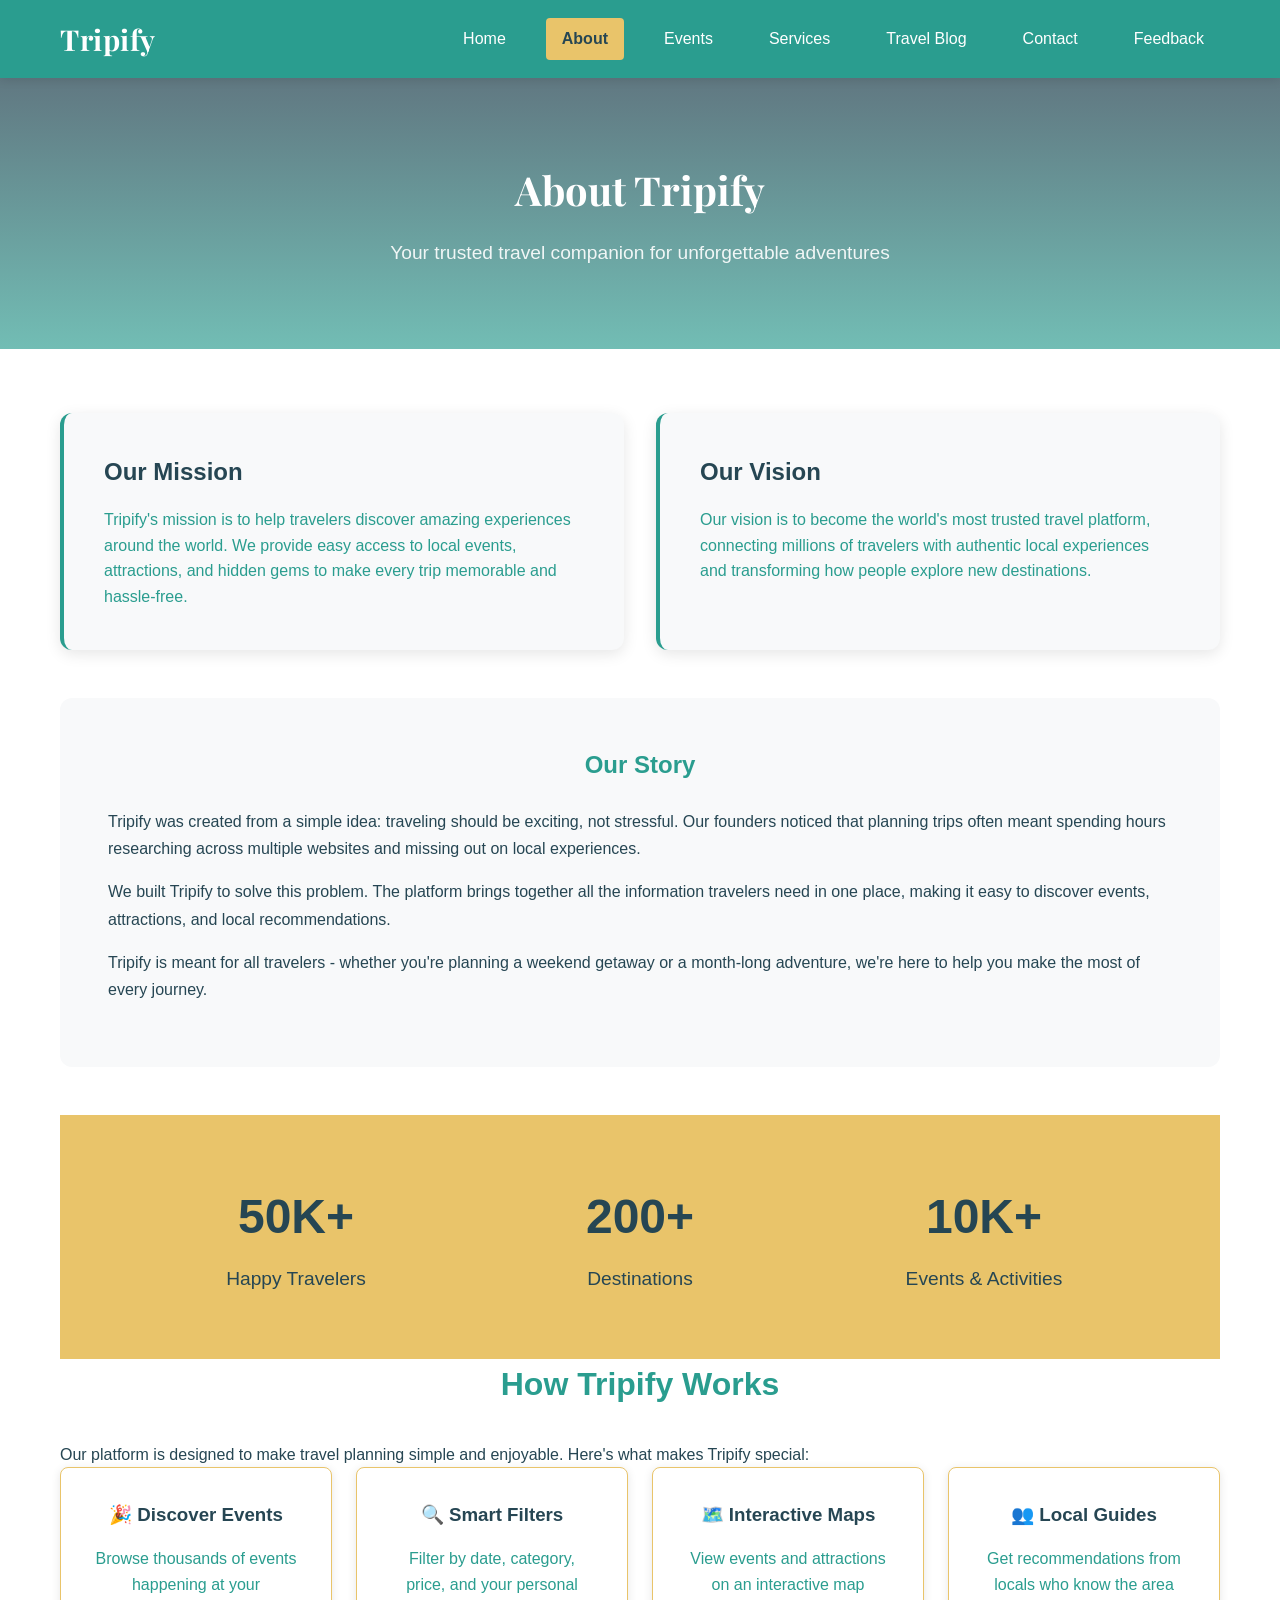
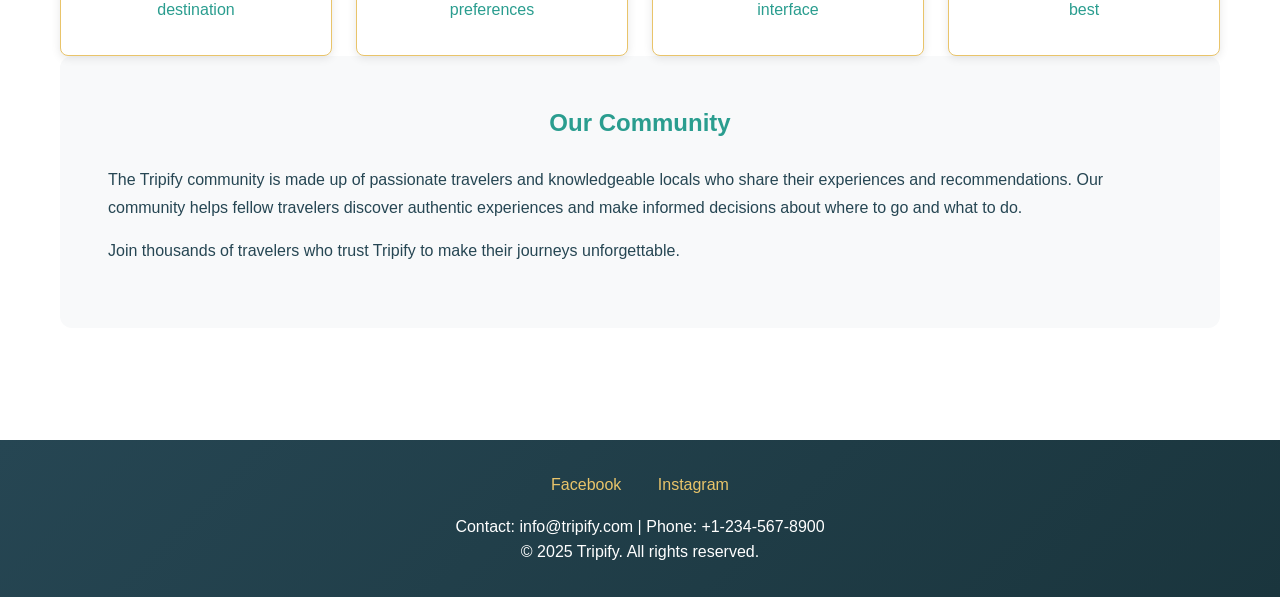
==== commit 7fa4fa8d: "Fix images, slider, and site polish for Tripify. Add image resolver, working slider and search, mobi" ====
--- a/about.html
+++ b/about.html
@@ -120,6 +120,7 @@
         </div>
     </footer>
 
-    <script src="script.js"></script>
+    <script src="images.js"></script>
+    <script src="scripts.js"></script>
 </body>
 </html>
--- a/styles.css
+++ b/styles.css
@@ -1,4 +1,18 @@
 /* ===== TRIPFI OFFICIAL STYLES ===== */
+@import url('https://fonts.googleapis.com/css2?family=DM+Sans:ital,opsz,wght@0,9..40,400;0,9..40,600;0,9..40,700&family=Playfair+Display:wght@600;700&display=swap');
+
+:root {
+    --color-primary: #2A9D8F;
+    --color-dark: #264653;
+    --color-accent: #E9C46A;
+    --color-warm: #f4a261;
+    --color-coral: #e76f51;
+    --color-bg: #F8F9FA;
+    --hero-image: url('https://picsum.photos/seed/pakistan-hero/1920/1080');
+    --shadow-soft: 0 8px 30px rgba(38, 70, 83, 0.12);
+    --radius-lg: 15px;
+}
+
 * {
     margin: 0;
     padding: 0;
@@ -6,10 +20,10 @@
 }
 
 body {
-    font-family: Arial, sans-serif;
+    font-family: 'DM Sans', system-ui, -apple-system, sans-serif;
     line-height: 1.6;
-    color: #264653;
-    background-color: #F8F9FA;
+    color: var(--color-dark);
+    background-color: var(--color-bg);
 }
 
 /* ===== NAVIGATION BAR ===== */
@@ -54,8 +68,8 @@
 
 /* ===== HERO SECTION WITH BACKGROUND IMAGE ===== */
 .Hero {
-    background: linear-gradient(rgba(0, 0, 0, 0.5), rgba(0, 0, 0, 0.5)), 
-                url('background.jpg') center/cover no-repeat;
+    background: linear-gradient(rgba(0, 0, 0, 0.45), rgba(38, 70, 83, 0.55)), 
+                var(--hero-image) center/cover no-repeat fixed;
     color: white;
     padding: 5rem 0;
     text-align: center;
@@ -304,10 +318,27 @@
 
 .event-price {
     display: block;
-    margin: 1rem 1.5rem 1.5rem;
+    margin: 1rem 1.5rem 0.75rem;
     color: #2A9D8F;
     font-size: 1.2rem;
     font-weight: bold;
+}
+
+.card-cta {
+    display: inline-block;
+    margin: 0 1.5rem 1.5rem;
+    padding: 0.6rem 1.25rem;
+    background: var(--color-primary);
+    color: white;
+    text-decoration: none;
+    border-radius: 8px;
+    font-weight: 600;
+    transition: background 0.3s ease, transform 0.2s ease;
+}
+
+.card-cta:hover {
+    background: var(--color-dark);
+    transform: translateY(-2px);
 }
 
 .Featured-event-card:hover {
@@ -850,8 +881,8 @@
 
 /* ===== HERO SECTION ===== */
 .Hero {
-    background: linear-gradient(rgba(0, 0, 0, 0.5), rgba(0, 0, 0, 0.5)), 
-                url('background.jpg') center/cover no-repeat;
+    background: linear-gradient(rgba(0, 0, 0, 0.45), rgba(38, 70, 83, 0.55)), 
+                var(--hero-image) center/cover no-repeat fixed;
     color: white;
     padding: 5rem 0;
     text-align: center;
@@ -1030,10 +1061,27 @@
 
 .event-price {
     display: block;
-    margin: 1rem 1.5rem 1.5rem;
+    margin: 1rem 1.5rem 0.75rem;
     color: #2A9D8F;
     font-size: 1.2rem;
     font-weight: bold;
+}
+
+.card-cta {
+    display: inline-block;
+    margin: 0 1.5rem 1.5rem;
+    padding: 0.6rem 1.25rem;
+    background: var(--color-primary);
+    color: white;
+    text-decoration: none;
+    border-radius: 8px;
+    font-weight: 600;
+    transition: background 0.3s ease, transform 0.2s ease;
+}
+
+.card-cta:hover {
+    background: var(--color-dark);
+    transform: translateY(-2px);
 }
 
 .Featured-event-card:hover {
@@ -2857,4 +2905,187 @@
         padding: 2rem;
         margin: 0 10px;
     }
+}
+
+/* ===== TRIPFIY ENHANCEMENTS (images, nav, polish) ===== */
+.Navbar {
+    position: sticky;
+    top: 0;
+    z-index: 100;
+}
+
+.nav-logo-link {
+    text-decoration: none;
+    color: inherit;
+}
+
+.nav-logo h2 {
+    font-family: 'Playfair Display', Georgia, serif;
+    letter-spacing: 0.02em;
+}
+
+.nav-link.active {
+    background-color: var(--color-accent);
+    color: var(--color-dark);
+    font-weight: 600;
+}
+
+.nav-toggle {
+    display: none;
+    background: rgba(255, 255, 255, 0.15);
+    border: 2px solid rgba(255, 255, 255, 0.6);
+    color: white;
+    font-size: 1.4rem;
+    line-height: 1;
+    padding: 0.35rem 0.65rem;
+    border-radius: 8px;
+    cursor: pointer;
+}
+
+.hero-content h1,
+.page-hero-content h1,
+.events-hero-content h1 {
+    font-family: 'Playfair Display', Georgia, serif;
+}
+
+.hero-content h1 {
+    font-size: clamp(2rem, 5vw, 3.2rem);
+}
+
+img {
+    max-width: 100%;
+    height: auto;
+    opacity: 1;
+    transition: opacity 0.35s ease, transform 0.35s ease;
+}
+
+.event-card img,
+.blog-image img,
+.Featured-event-card img {
+    width: 100%;
+    object-fit: cover;
+    display: block;
+}
+
+.event-card img {
+    height: 220px;
+}
+
+.blog-image {
+    overflow: hidden;
+    border-radius: var(--radius-lg) var(--radius-lg) 0 0;
+}
+
+.blog-image img {
+    height: 220px;
+    transition: transform 0.4s ease;
+}
+
+.blog-post:hover .blog-image img {
+    transform: scale(1.05);
+}
+
+.event-card,
+.blog-post,
+.Featured-event-card,
+.service-card {
+    transition: transform 0.3s ease, box-shadow 0.3s ease;
+}
+
+.event-card:hover,
+.blog-post:hover {
+    transform: translateY(-6px);
+    box-shadow: var(--shadow-soft);
+}
+
+.page-hero,
+.events-hero {
+    background: linear-gradient(rgba(38, 70, 83, 0.72), rgba(42, 157, 143, 0.65)),
+                var(--hero-image) center/cover no-repeat;
+}
+
+.events-hero {
+    padding: 5rem 0;
+}
+
+.page-hero {
+    padding: 5rem 0;
+}
+
+.Additional-card {
+    background: white;
+}
+
+.Additional-card h3::before {
+    content: '✦ ';
+    color: var(--color-primary);
+}
+
+.footer {
+    background: linear-gradient(135deg, var(--color-dark), #1a353d);
+}
+
+.slider-btn {
+    z-index: 5;
+    box-shadow: var(--shadow-soft);
+}
+
+.slider-dots .dot.active {
+    background-color: var(--color-accent);
+    transform: scale(1.2);
+}
+
+.book-btn {
+    cursor: pointer;
+}
+
+.book-btn:hover {
+    transform: translateY(-2px);
+}
+
+@media (max-width: 900px) {
+    .nav-toggle {
+        display: block;
+    }
+
+    .nav-menu {
+        display: none;
+        position: absolute;
+        top: 100%;
+        left: 0;
+        right: 0;
+        flex-direction: column;
+        background: var(--color-primary);
+        padding: 1rem 1.25rem 1.25rem;
+        gap: 0.25rem;
+        box-shadow: 0 12px 24px rgba(0, 0, 0, 0.15);
+    }
+
+    .nav-menu.open {
+        display: flex;
+    }
+
+    .nav-cont {
+        position: relative;
+        flex-wrap: wrap;
+    }
+
+    .slider {
+        height: 320px;
+    }
+
+    .search-bar {
+        flex-direction: column;
+        gap: 0.5rem;
+    }
+
+    .search-bar input,
+    .search-bar button {
+        width: 100%;
+        border-radius: 8px;
+    }
+
+    .Featured-events {
+        grid-template-columns: 1fr;
+    }
 }
